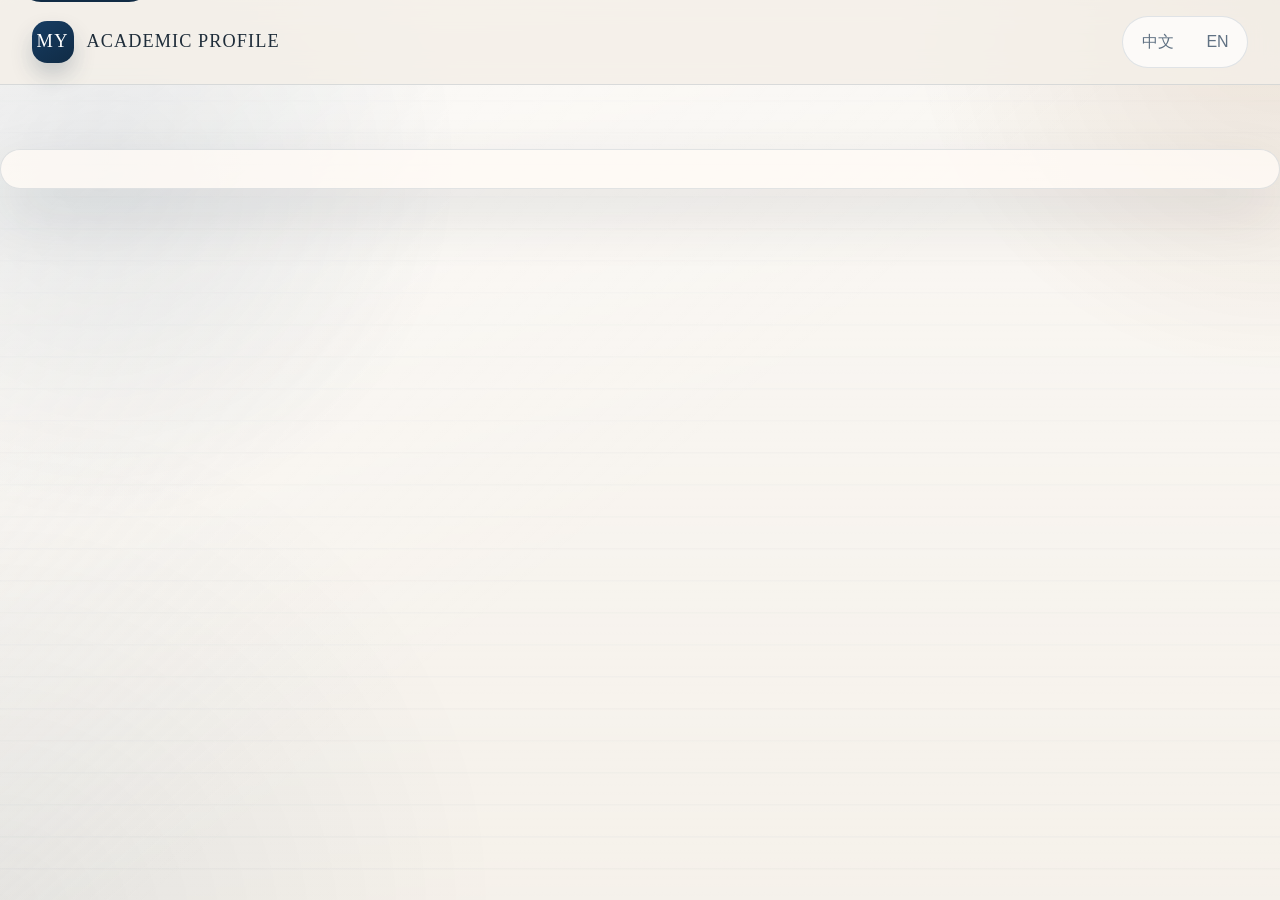
==== about.html @ cd3d911f "1" ====
<!DOCTYPE html>
<html lang="zh-CN">
	<head>
		<meta charset="utf-8" />
		<meta name="viewport" content="width=device-width, initial-scale=1" />
		<title>Mengtian Yoo | Academic Homepage</title>
		<meta
			name="description"
			content="A bilingual academic homepage for profile, research introduction, publications, projects, experience, and contact information."
		/>
		<link rel="stylesheet" href="assets/css/fontawesome-all.min.css" />
		<link rel="stylesheet" href="assets/css/academic.css" />
	</head>
	<body data-page="about">
		<a class="skip-link" href="#content-panel">Skip to content</a>
		<header class="topbar">
			<a class="brand" href="index.html" aria-label="Homepage">
				<span class="brand-mark" id="site-brand-mark">MY</span>
				<span class="brand-text" id="site-brand-text">Academic Profile</span>
			</a>
			<nav class="site-nav" aria-label="Primary navigation">
				<div class="nav-links" id="nav-links"></div>
			</nav>
			<div class="lang-switch" role="group" aria-label="Language switch">
				<button class="lang-button" data-lang="zh" type="button">中文</button>
				<button class="lang-button" data-lang="en" type="button">EN</button>
			</div>
		</header>

		<div class="page-shell">
			<aside class="profile-panel" id="profile-panel"></aside>
			<main class="content-panel" id="content-panel" tabindex="-1">
				<noscript>
					<div class="noscript-note">
						This homepage uses a small script to render bilingual content. Please
						enable JavaScript to view the full page.
					</div>
				</noscript>
			</main>
		</div>

		<footer class="site-footer" id="site-footer"></footer>

		<script src="assets/js/site-content.js"></script>
		<script src="assets/js/site.js"></script>
	</body>
</html>
---- assets/css/academic.css ----
:root {
	--bg: #f4efe7;
	--paper: rgba(255, 251, 245, 0.92);
	--paper-strong: rgba(255, 253, 249, 0.98);
	--surface: rgba(248, 242, 233, 0.9);
	--surface-strong: rgba(255, 255, 255, 0.82);
	--ink: #1f2d3a;
	--muted: #607183;
	--accent: #173d63;
	--accent-strong: #102b45;
	--accent-soft: rgba(23, 61, 99, 0.1);
	--warm: #9d6e42;
	--line: rgba(23, 61, 99, 0.12);
	--line-strong: rgba(23, 61, 99, 0.2);
	--shadow: 0 24px 60px rgba(31, 45, 58, 0.12);
	--shadow-soft: 0 16px 34px rgba(31, 45, 58, 0.08);
	--font-sans: "Avenir Next", "Segoe UI", "Helvetica Neue", sans-serif;
	--font-serif: "Iowan Old Style", "Palatino Linotype", "Book Antiqua", Georgia, serif;
}

* {
	box-sizing: border-box;
}

html {
	scroll-behavior: smooth;
}

body {
	margin: 0;
	min-height: 100vh;
	font-family: var(--font-sans);
	color: var(--ink);
	background: var(--bg);
	line-height: 1.7;
}

body::before,
body::after {
	content: "";
	position: fixed;
	inset: 0;
	pointer-events: none;
	z-index: -2;
}

body::before {
	background:
		radial-gradient(circle at top right, rgba(157, 110, 66, 0.16), transparent 24%),
		radial-gradient(circle at 8% 18%, rgba(23, 61, 99, 0.12), transparent 26%),
		linear-gradient(180deg, rgba(255, 255, 255, 0.58), rgba(255, 255, 255, 0.16)),
		repeating-linear-gradient(
			0deg,
			transparent,
			transparent 30px,
			rgba(23, 61, 99, 0.028) 31px,
			rgba(23, 61, 99, 0.028) 32px
		);
}

body::after {
	background:
		linear-gradient(140deg, rgba(255, 255, 255, 0.34), transparent 52%),
		radial-gradient(circle at bottom left, rgba(23, 61, 99, 0.08), transparent 32%);
	z-index: -1;
}

a {
	color: var(--accent);
	text-decoration: none;
}

a:hover {
	color: var(--accent-strong);
}

button,
input,
textarea {
	font: inherit;
}

img {
	display: block;
	max-width: 100%;
}

h1,
h2,
h3,
h4 {
	margin: 0;
	line-height: 1.2;
}

p {
	margin: 0 0 1rem;
}

ul {
	margin: 0;
	padding: 0;
}

.skip-link {
	position: absolute;
	left: 1rem;
	top: -3rem;
	z-index: 60;
	padding: 0.7rem 1rem;
	border-radius: 999px;
	background: var(--accent-strong);
	color: #fff;
	transition: top 0.2s ease;
}

.skip-link:focus {
	top: 1rem;
}

.topbar {
	position: sticky;
	top: 0;
	z-index: 40;
	display: flex;
	align-items: center;
	justify-content: space-between;
	gap: 1rem;
	padding: 1rem 2rem;
	backdrop-filter: blur(14px);
	background: rgba(244, 239, 231, 0.84);
	border-bottom: 1px solid var(--line);
}

.brand {
	display: inline-flex;
	align-items: center;
	gap: 0.8rem;
	border: 0;
}

.brand-mark {
	display: inline-grid;
	place-items: center;
	width: 2.6rem;
	height: 2.6rem;
	border-radius: 0.95rem;
	background: linear-gradient(145deg, var(--accent), var(--accent-strong));
	box-shadow: 0 12px 22px rgba(16, 43, 69, 0.2);
	color: #fff;
	font-family: var(--font-serif);
	font-size: 1.15rem;
	letter-spacing: 0.08em;
}

.brand-text {
	font-family: var(--font-serif);
	font-size: 1.14rem;
	letter-spacing: 0.06em;
	text-transform: uppercase;
	color: var(--ink);
}

.site-nav {
	flex: 1;
	display: flex;
	justify-content: center;
}

.nav-links {
	display: flex;
	flex-wrap: wrap;
	justify-content: center;
	gap: 0.45rem;
}

.nav-links a {
	display: inline-flex;
	align-items: center;
	padding: 0.58rem 0.95rem;
	border-radius: 999px;
	color: var(--muted);
	font-size: 0.95rem;
	font-weight: 650;
	transition:
		background-color 0.25s ease,
		color 0.25s ease,
		transform 0.25s ease,
		box-shadow 0.25s ease;
}

.nav-links a:hover,
.nav-links a.is-active {
	background: rgba(255, 255, 255, 0.78);
	color: var(--accent-strong);
	transform: translateY(-1px);
	box-shadow: 0 10px 18px rgba(23, 61, 99, 0.08);
}

.lang-switch {
	display: inline-flex;
	padding: 0.25rem;
	gap: 0.25rem;
	border-radius: 999px;
	background: rgba(255, 255, 255, 0.7);
	border: 1px solid var(--line);
}

.lang-button {
	border: 0;
	background: transparent;
	padding: 0.45rem 0.9rem;
	border-radius: 999px;
	color: var(--muted);
	cursor: pointer;
	transition: background-color 0.25s ease, color 0.25s ease;
}

.lang-button.is-active {
	background: var(--accent);
	color: #fff;
}

.page-shell {
	display: grid;
	grid-template-columns: minmax(290px, 340px) minmax(0, 1fr);
	gap: 2rem;
	max-width: 1440px;
	margin: 0 auto;
	padding: 2rem;
}

.profile-panel {
	position: sticky;
	top: 5.9rem;
	align-self: start;
}

.content-panel {
	display: grid;
	gap: 1.2rem;
}

.profile-card,
.hero-card,
.content-section,
.site-footer {
	border: 1px solid var(--line);
	box-shadow: var(--shadow);
}

.profile-card,
.hero-card,
.content-section {
	background: var(--paper);
	backdrop-filter: blur(10px);
	border-radius: 1.75rem;
}

.site-footer {
	max-width: 1440px;
	margin: 0 auto 2.4rem;
	padding: 1.2rem 1.4rem;
	background: rgba(255, 251, 245, 0.8);
	border-radius: 1.4rem;
	color: var(--muted);
}

.profile-card {
	padding: 2rem;
}

.profile-portrait {
	width: 8.6rem;
	height: 8.6rem;
	object-fit: cover;
	border-radius: 1.6rem;
	margin-bottom: 1.5rem;
	box-shadow: 0 18px 34px rgba(23, 61, 99, 0.16);
}

.profile-position,
.detail-label,
.hero-eyebrow,
.section-kicker,
.snapshot-label,
.contact-label,
.honor-year,
.page-card-meta {
	color: var(--accent);
	font-size: 0.79rem;
	font-weight: 700;
	letter-spacing: 0.14em;
	text-transform: uppercase;
}

.profile-name,
.hero-title,
.section-title,
.project-title,
.publication-title,
.contact-value,
.fact-title,
.timeline-title,
.focus-card-title,
.subsection-card-title,
.honor-title,
.page-card-title,
.metric-inline-value {
	font-family: var(--font-serif);
}

.profile-name {
	font-size: 2rem;
	margin-bottom: 0.35rem;
}

.profile-affiliation {
	font-weight: 600;
	color: var(--ink);
}

.profile-copy {
	margin: 1.3rem 0 1.4rem;
}

.profile-statement,
.profile-availability,
.detail-value,
.detail-value a,
.timeline-copy,
.publication-authors,
.publication-venue,
.publication-note,
.project-role,
.project-description,
.contact-description,
.focus-card-copy,
.page-card-copy,
.snapshot-description,
.section-description,
.rich-copy,
.footer-note {
	color: var(--muted);
}

.profile-details {
	display: grid;
	gap: 0.9rem;
}

.detail-row {
	display: flex;
	gap: 0.85rem;
	align-items: flex-start;
}

.detail-icon,
.button-icon {
	display: inline-grid;
	place-items: center;
	width: 2rem;
	height: 2rem;
	border-radius: 0.8rem;
	flex: 0 0 2rem;
	background: var(--accent-soft);
	color: var(--accent);
}

.profile-badges {
	margin-bottom: 1.35rem;
}

.quick-links,
.fact-actions,
.hero-actions {
	display: flex;
	flex-wrap: wrap;
	gap: 0.75rem;
}

.quick-links {
	margin-top: 1.5rem;
}

.button-link {
	display: inline-flex;
	align-items: center;
	gap: 0.7rem;
	padding: 0.8rem 1rem;
	border-radius: 999px;
	border: 1px solid var(--line);
	background: rgba(255, 255, 255, 0.78);
	box-shadow: var(--shadow-soft);
	color: var(--ink);
	font-weight: 650;
	transition:
		transform 0.25s ease,
		box-shadow 0.25s ease,
		background-color 0.25s ease,
		border-color 0.25s ease;
}

.button-link:hover {
	transform: translateY(-1px);
	box-shadow: 0 18px 30px rgba(23, 61, 99, 0.1);
}

.button-link.is-primary {
	background: linear-gradient(145deg, var(--accent), var(--accent-strong));
	color: #fff;
	border-color: transparent;
}

.button-link.is-primary .button-icon {
	background: rgba(255, 255, 255, 0.14);
	color: #fff;
}

.button-link.is-primary .button-arrow {
	color: rgba(255, 255, 255, 0.92);
}

.button-link.is-ghost {
	background: transparent;
	box-shadow: none;
}

.button-arrow {
	color: var(--muted);
	font-size: 0.82rem;
}

.hero-card {
	position: relative;
	overflow: hidden;
	padding: 2.3rem;
}

.hero-card::after {
	content: "";
	position: absolute;
	inset: auto -2.8rem -4rem auto;
	width: 20rem;
	height: 20rem;
	border-radius: 999px;
	background: radial-gradient(circle, rgba(157, 110, 66, 0.15), transparent 70%);
}

.hero-grid {
	position: relative;
	z-index: 1;
	display: grid;
	grid-template-columns: 1.28fr 0.92fr;
	gap: 1.6rem;
	align-items: start;
}

.hero-grid--inner {
	grid-template-columns: 1.15fr 0.85fr;
}

.hero-title {
	margin: 0.8rem 0 1rem;
	max-width: 13ch;
	font-size: clamp(2.1rem, 4vw, 3.3rem);
	line-height: 1.05;
}

.hero-title--inner {
	max-width: none;
	font-size: clamp(1.95rem, 3vw, 2.8rem);
}

.hero-summary {
	max-width: 60ch;
}

.hero-pills,
.interest-list,
.tag-list,
.link-list {
	display: flex;
	flex-wrap: wrap;
	gap: 0.65rem;
}

.hero-pills {
	margin-top: 1.15rem;
}

.pill,
.interest-chip,
.tag {
	display: inline-flex;
	align-items: center;
	padding: 0.42rem 0.82rem;
	border-radius: 999px;
	font-size: 0.9rem;
	font-weight: 600;
}

.pill {
	background: var(--accent-soft);
	color: var(--accent);
}

.interest-chip,
.tag {
	background: rgba(255, 255, 255, 0.78);
	border: 1px solid var(--line);
	color: var(--ink);
}

.hero-side,
.metric-grid {
	display: grid;
	gap: 0.9rem;
}

.snapshot-card,
.fact-card,
.page-card,
.publication-card,
.project-card,
.subsection-card,
.contact-card,
.honor-card,
.page-nav-card {
	border: 1px solid var(--line);
	border-radius: 1.45rem;
	background: linear-gradient(180deg, rgba(255, 255, 255, 0.9), rgba(247, 242, 233, 0.92));
}

.snapshot-card {
	padding: 1.1rem 1.15rem;
}

.snapshot-value {
	margin-top: 0.45rem;
	font-size: 1.22rem;
}

.content-section {
	padding: 2rem;
}

.section-header {
	display: flex;
	align-items: flex-end;
	justify-content: space-between;
	gap: 1rem;
	margin-bottom: 1.45rem;
}

.section-title {
	margin-top: 0.45rem;
	font-size: 1.92rem;
}

.about-grid {
	display: grid;
	grid-template-columns: 1.2fr 0.8fr;
	gap: 1.4rem;
}

.interest-block {
	margin-top: 1.4rem;
}

.subheading {
	margin-bottom: 0.75rem;
	font-size: 1rem;
	font-weight: 700;
	color: var(--ink);
}

.focus-grid,
.overview-grid,
.contact-grid,
.projects-grid,
.dual-grid,
.fact-grid,
.navigator-grid {
	display: grid;
	gap: 1rem;
}

.overview-grid {
	grid-template-columns: repeat(2, minmax(0, 1fr));
}

.focus-card {
	padding: 1.15rem 1.2rem;
	border-radius: 1.4rem;
	border: 1px solid var(--line);
	background: linear-gradient(180deg, rgba(255, 255, 255, 0.9), rgba(247, 242, 233, 0.86));
	box-shadow: var(--shadow-soft);
}

.projects-grid,
.contact-grid,
.dual-grid,
.fact-grid,
.navigator-grid {
	grid-template-columns: repeat(2, minmax(0, 1fr));
}

.page-card,
.publication-card,
.project-card,
.subsection-card,
.contact-card,
.honor-card,
.page-nav-card,
.fact-card {
	padding: 1.2rem;
}

.page-card-header,
.meta-row,
.timeline-date {
	display: flex;
	flex-wrap: wrap;
	gap: 0.55rem 0.75rem;
	align-items: center;
}

.page-card-title {
	margin: 0.7rem 0 0.45rem;
	font-size: 1.34rem;
}

.page-card,
.page-nav-card,
.publication-card,
.project-card,
.contact-card,
.honor-card,
.focus-card {
	transition:
		transform 0.25s ease,
		box-shadow 0.25s ease,
		border-color 0.25s ease;
}

.page-card:hover,
.page-nav-card:hover,
.publication-card:hover,
.project-card:hover,
.contact-card:hover,
.honor-card:hover,
.focus-card:hover {
	transform: translateY(-2px);
	box-shadow: 0 20px 34px rgba(23, 61, 99, 0.1);
	border-color: var(--line-strong);
}

.page-card-footer,
.section-footer-action {
	margin-top: 1rem;
}

.publication-toolbar {
	display: flex;
	flex-wrap: wrap;
	justify-content: space-between;
	gap: 1rem;
	margin-bottom: 1rem;
}

.metric-inline-group {
	display: flex;
	flex-wrap: wrap;
	gap: 0.65rem;
}

.metric-inline {
	display: inline-flex;
	align-items: center;
	gap: 0.55rem;
	padding: 0.55rem 0.85rem;
	border-radius: 999px;
	background: rgba(255, 255, 255, 0.76);
	border: 1px solid var(--line);
}

.metric-inline-label {
	color: var(--muted);
	font-size: 0.88rem;
}

.metric-inline-value {
	font-size: 1.06rem;
	color: var(--ink);
}

.publication-controls {
	display: flex;
	flex-wrap: wrap;
	gap: 0.65rem;
}

.filter-button {
	border: 1px solid var(--line);
	border-radius: 999px;
	padding: 0.58rem 0.95rem;
	background: transparent;
	color: var(--muted);
	cursor: pointer;
	transition:
		background-color 0.25s ease,
		border-color 0.25s ease,
		color 0.25s ease,
		transform 0.25s ease;
}

.filter-button:hover,
.filter-button.is-active {
	background: var(--ink);
	border-color: var(--ink);
	color: #fff;
	transform: translateY(-1px);
}

.publication-list {
	display: grid;
	gap: 1rem;
}

.publication-top {
	display: flex;
	align-items: flex-start;
	justify-content: space-between;
	gap: 0.9rem;
	margin-bottom: 0.75rem;
}

.publication-title,
.project-title,
.contact-value,
.fact-title,
.timeline-title,
.focus-card-title,
.subsection-card-title,
.honor-title {
	font-size: 1.28rem;
}

.link-list {
	margin-top: 0.95rem;
}

.text-link {
	display: inline-flex;
	align-items: center;
	gap: 0.55rem;
	padding: 0.48rem 0.78rem;
	border-radius: 999px;
	background: rgba(255, 255, 255, 0.82);
	border: 1px solid var(--line);
	font-weight: 650;
	color: var(--ink);
	transition: transform 0.2s ease, box-shadow 0.2s ease;
}

.text-link:hover {
	transform: translateY(-1px);
	box-shadow: 0 12px 24px rgba(23, 61, 99, 0.08);
}

.timeline {
	position: relative;
	display: grid;
	gap: 1rem;
}

.timeline::before {
	content: "";
	position: absolute;
	left: 0.72rem;
	top: 0.25rem;
	bottom: 0.25rem;
	width: 1px;
	background: linear-gradient(var(--accent-soft), rgba(23, 61, 99, 0.02));
}

.timeline-item {
	position: relative;
	padding-left: 2.55rem;
}

.timeline-item::before {
	content: "";
	position: absolute;
	left: 0.34rem;
	top: 0.26rem;
	width: 0.82rem;
	height: 0.82rem;
	border-radius: 50%;
	background: var(--accent);
	box-shadow: 0 0 0 5px rgba(23, 61, 99, 0.08);
}

.timeline-card {
	padding: 1rem 1.15rem;
	border-radius: 1.35rem;
	border: 1px solid var(--line);
	background: var(--surface);
}

.timeline-points,
.project-points {
	margin: 0.8rem 0 0;
	padding-left: 1rem;
}

.timeline-points li,
.project-points li {
	margin-bottom: 0.45rem;
}

.badge {
	display: inline-flex;
	align-items: center;
	padding: 0.35rem 0.68rem;
	border-radius: 999px;
	background: var(--accent-soft);
	color: var(--accent);
	font-size: 0.78rem;
	font-weight: 700;
	letter-spacing: 0.03em;
}

.project-card {
	display: flex;
	flex-direction: column;
	gap: 0.75rem;
}

.fact-grid {
	align-content: start;
}

.fact-card {
	background: rgba(255, 255, 255, 0.76);
}

.fact-title {
	margin-bottom: 0.85rem;
}

.fact-row + .fact-row {
	margin-top: 0.8rem;
	padding-top: 0.8rem;
	border-top: 1px solid var(--line);
}

.fact-actions .button-link {
	width: 100%;
	justify-content: space-between;
}

.contact-card {
	display: block;
	background: rgba(255, 255, 255, 0.84);
}

.contact-value {
	margin: 0.35rem 0 0.25rem;
	word-break: break-word;
}

.collaboration-note {
	margin-top: 1rem;
	padding: 1.45rem;
	border-radius: 1.55rem;
	background: linear-gradient(145deg, var(--accent), #29527f);
	color: rgba(255, 250, 244, 0.95);
}

.collaboration-note h3 {
	margin-bottom: 0.55rem;
	font-size: 1.45rem;
}

.collaboration-note p {
	margin-bottom: 0.9rem;
	color: rgba(255, 250, 244, 0.82);
}

.collaboration-note .pill {
	background: rgba(255, 255, 255, 0.14);
	color: #fff;
}

.collaboration-note--soft {
	margin-top: 0;
	background: linear-gradient(145deg, rgba(23, 61, 99, 0.08), rgba(255, 255, 255, 0.82));
	color: var(--ink);
	border: 1px solid var(--line);
}

.collaboration-note--soft p,
.collaboration-note--soft .pill {
	color: var(--accent);
}

.honor-grid {
	display: grid;
	grid-template-columns: repeat(3, minmax(0, 1fr));
	gap: 1rem;
	margin-top: 1rem;
}

.honors-section {
	margin-top: 1rem;
}

.page-nav-card {
	display: block;
}

.page-nav-card .text-link {
	margin-top: 0.8rem;
}

.noscript-note {
	padding: 1rem 1.1rem;
	border-radius: 1.1rem;
	background: rgba(157, 110, 66, 0.12);
	border: 1px solid rgba(157, 110, 66, 0.24);
	color: var(--accent-strong);
}

.footer-path {
	display: inline-flex;
	align-items: center;
	padding: 0.16rem 0.5rem;
	border-radius: 999px;
	background: rgba(23, 61, 99, 0.07);
	color: var(--accent);
	font-weight: 700;
}

.reveal {
	opacity: 0;
	transform: translateY(16px);
	transition: opacity 0.7s ease, transform 0.7s ease;
}

.reveal.is-visible {
	opacity: 1;
	transform: translateY(0);
}

@media (max-width: 1180px) {
	.page-shell {
		grid-template-columns: 1fr;
	}

	.profile-panel {
		position: relative;
		top: auto;
	}

	.hero-grid,
	.hero-grid--inner,
	.about-grid,
	.projects-grid,
	.contact-grid,
	.dual-grid,
	.fact-grid,
	.navigator-grid {
		grid-template-columns: 1fr;
	}

	.honor-grid {
		grid-template-columns: 1fr;
	}
}

@media (max-width: 780px) {
	.topbar {
		padding: 0.95rem 1rem;
		flex-wrap: wrap;
	}

	.site-nav {
		order: 3;
		width: 100%;
		justify-content: flex-start;
	}

	.nav-links {
		flex-wrap: nowrap;
		justify-content: flex-start;
		overflow-x: auto;
		padding-bottom: 0.2rem;
	}

	.page-shell {
		padding: 1rem;
		gap: 1rem;
	}

	.profile-card,
	.hero-card,
	.content-section,
	.site-footer {
		padding: 1.35rem;
		border-radius: 1.35rem;
	}

	.brand-text {
		display: none;
	}

	.overview-grid {
		grid-template-columns: 1fr;
	}

	.publication-top,
	.section-header,
	.publication-toolbar {
		flex-direction: column;
		align-items: flex-start;
	}

	.hero-title {
		max-width: none;
	}

	.quick-links,
	.fact-actions,
	.hero-actions {
		flex-direction: column;
	}

	.quick-links .button-link,
	.fact-actions .button-link,
	.hero-actions .button-link {
		width: 100%;
		justify-content: space-between;
	}
}

@media (prefers-reduced-motion: reduce) {
	html {
		scroll-behavior: auto;
	}

	.reveal,
	.button-link,
	.text-link,
	.filter-button,
	.nav-links a,
	.lang-button {
		transition: none;
	}
}
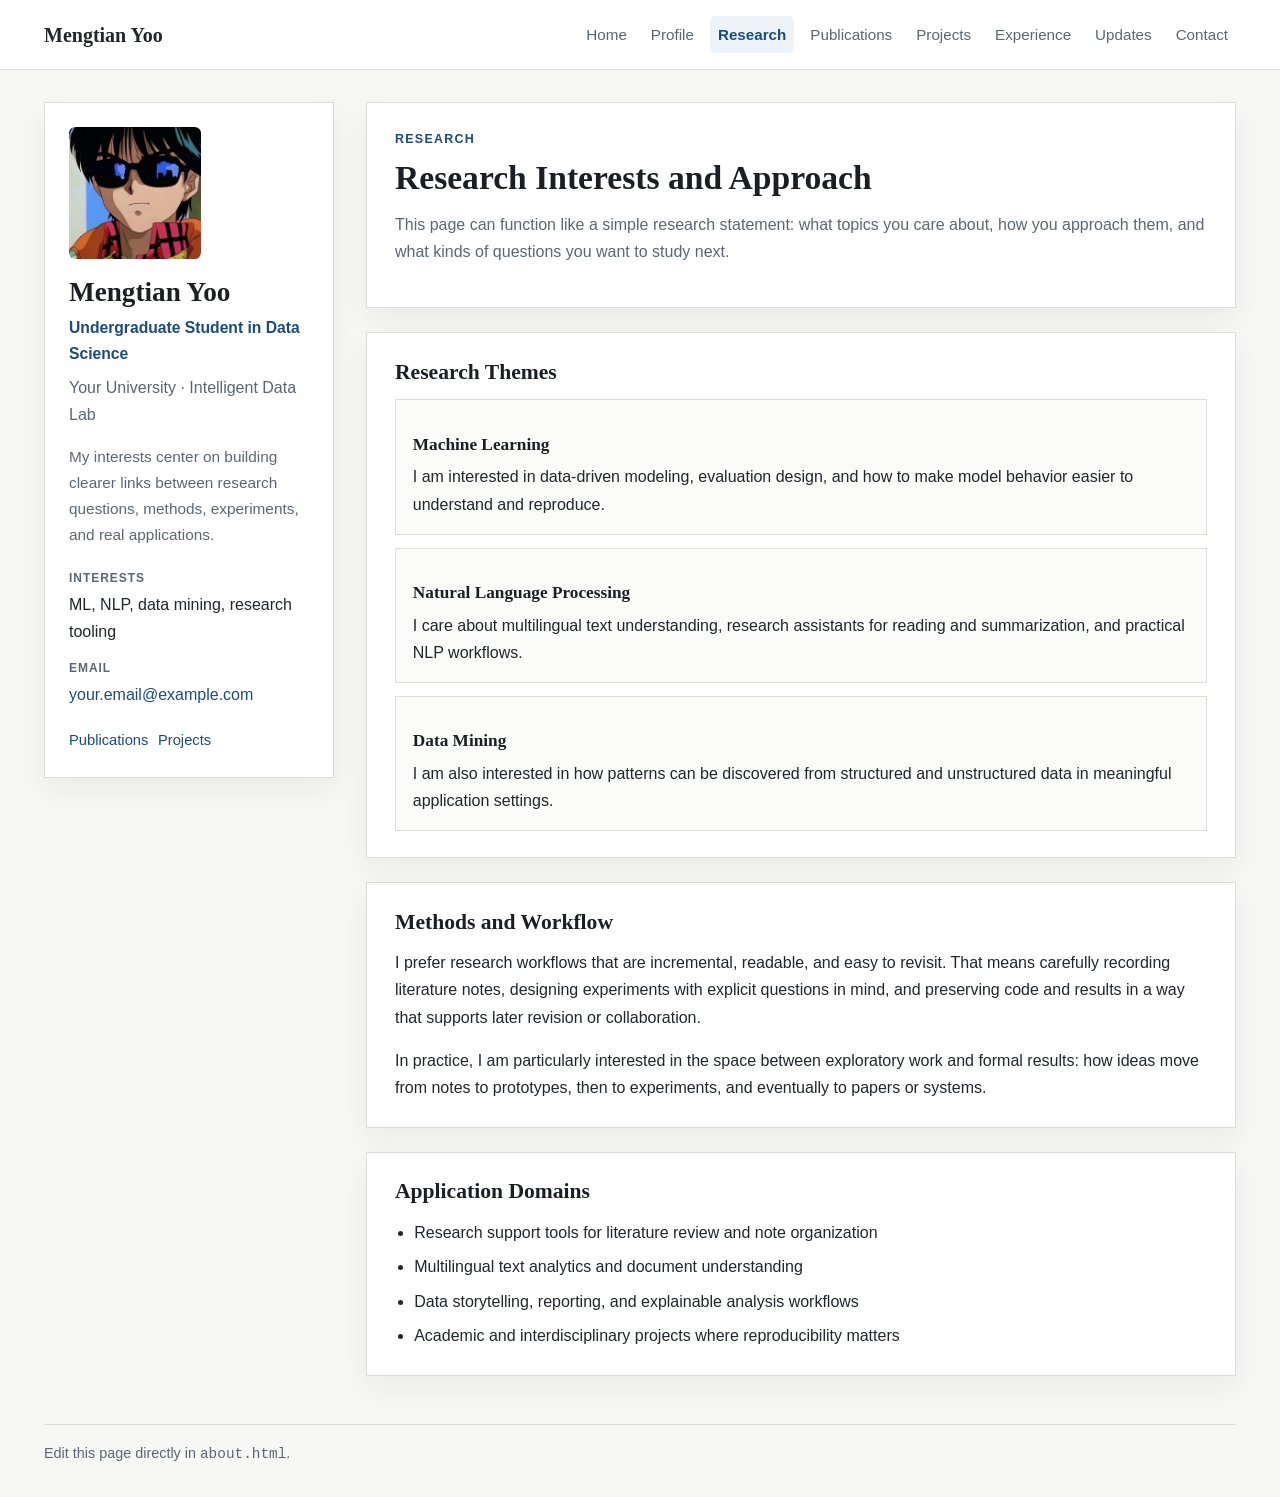
==== commit 1259044f: "3" ====
--- a/about.html
+++ b/about.html
@@ -3,45 +3,128 @@
 	<head>
 		<meta charset="utf-8" />
 		<meta name="viewport" content="width=device-width, initial-scale=1" />
-		<title>Mengtian Yoo | Academic Homepage</title>
+		<title>Mengtian Yoo | Research</title>
 		<meta
 			name="description"
-			content="A bilingual academic homepage for profile, research introduction, publications, projects, experience, and contact information."
+			content="Research page for interests, methods, and problem domains."
 		/>
 		<link rel="stylesheet" href="assets/css/fontawesome-all.min.css" />
 		<link rel="stylesheet" href="assets/css/academic.css" />
 	</head>
-	<body data-page="about">
-		<a class="skip-link" href="#content-panel">Skip to content</a>
-		<header class="topbar">
-			<a class="brand" href="index.html" aria-label="Homepage">
-				<span class="brand-mark" id="site-brand-mark">MY</span>
-				<span class="brand-text" id="site-brand-text">Academic Profile</span>
-			</a>
-			<nav class="site-nav" aria-label="Primary navigation">
-				<div class="nav-links" id="nav-links"></div>
-			</nav>
-			<div class="lang-switch" role="group" aria-label="Language switch">
-				<button class="lang-button" data-lang="zh" type="button">中文</button>
-				<button class="lang-button" data-lang="en" type="button">EN</button>
+	<body>
+		<header class="masthead">
+			<div class="masthead-inner">
+				<a class="site-title" href="index.html">Mengtian Yoo</a>
+				<nav class="site-nav" aria-label="Primary navigation">
+					<a href="index.html">Home</a>
+					<a href="profile.html">Profile</a>
+					<a class="is-active" href="about.html">Research</a>
+					<a href="publications.html">Publications</a>
+					<a href="projects.html">Projects</a>
+					<a href="experience.html">Experience</a>
+					<a href="updates.html">Updates</a>
+					<a href="contact.html">Contact</a>
+				</nav>
 			</div>
 		</header>
 
-		<div class="page-shell">
-			<aside class="profile-panel" id="profile-panel"></aside>
-			<main class="content-panel" id="content-panel" tabindex="-1">
-				<noscript>
-					<div class="noscript-note">
-						This homepage uses a small script to render bilingual content. Please
-						enable JavaScript to view the full page.
+		<div class="site-shell">
+			<aside class="sidebar">
+				<img class="avatar" src="images/avatar.jpg" alt="Portrait of Mengtian Yoo" />
+				<h1 class="sidebar-name">Mengtian Yoo</h1>
+				<p class="sidebar-role">Undergraduate Student in Data Science</p>
+				<p class="sidebar-affiliation">Your University · Intelligent Data Lab</p>
+				<p class="sidebar-bio">
+					My interests center on building clearer links between research
+					questions, methods, experiments, and real applications.
+				</p>
+
+				<dl class="sidebar-list">
+					<div>
+						<dt>Interests</dt>
+						<dd>ML, NLP, data mining, research tooling</dd>
 					</div>
-				</noscript>
+					<div>
+						<dt>Email</dt>
+						<dd><a href="mailto:your.email@example.com">your.email@example.com</a></dd>
+					</div>
+				</dl>
+
+				<div class="sidebar-links">
+					<a href="publications.html">Publications</a>
+					<a href="projects.html">Projects</a>
+				</div>
+			</aside>
+
+			<main class="content">
+				<article class="page-header">
+					<p class="page-kicker">Research</p>
+					<h2 class="page-title">Research Interests and Approach</h2>
+					<p class="page-lead">
+						This page can function like a simple research statement: what topics
+						you care about, how you approach them, and what kinds of questions you
+						want to study next.
+					</p>
+				</article>
+
+				<section class="section-block">
+					<h3>Research Themes</h3>
+					<div class="highlight-list">
+						<div class="soft-box">
+							<h4>Machine Learning</h4>
+							<p>
+								I am interested in data-driven modeling, evaluation design, and
+								how to make model behavior easier to understand and reproduce.
+							</p>
+						</div>
+						<div class="soft-box">
+							<h4>Natural Language Processing</h4>
+							<p>
+								I care about multilingual text understanding, research
+								assistants for reading and summarization, and practical NLP
+								workflows.
+							</p>
+						</div>
+						<div class="soft-box">
+							<h4>Data Mining</h4>
+							<p>
+								I am also interested in how patterns can be discovered from
+								structured and unstructured data in meaningful application
+								settings.
+							</p>
+						</div>
+					</div>
+				</section>
+
+				<section class="section-block">
+					<h3>Methods and Workflow</h3>
+					<p>
+						I prefer research workflows that are incremental, readable, and easy
+						to revisit. That means carefully recording literature notes, designing
+						experiments with explicit questions in mind, and preserving code and
+						results in a way that supports later revision or collaboration.
+					</p>
+					<p>
+						In practice, I am particularly interested in the space between
+						exploratory work and formal results: how ideas move from notes to
+						prototypes, then to experiments, and eventually to papers or systems.
+					</p>
+				</section>
+
+				<section class="section-block">
+					<h3>Application Domains</h3>
+					<ul>
+						<li>Research support tools for literature review and note organization</li>
+						<li>Multilingual text analytics and document understanding</li>
+						<li>Data storytelling, reporting, and explainable analysis workflows</li>
+						<li>Academic and interdisciplinary projects where reproducibility matters</li>
+					</ul>
+				</section>
 			</main>
 		</div>
 
-		<footer class="site-footer" id="site-footer"></footer>
-
-		<script src="assets/js/site-content.js"></script>
-		<script src="assets/js/site.js"></script>
+		<footer class="footer">
+			<div class="footer-inner">Edit this page directly in <code>about.html</code>.</div>
+		</footer>
 	</body>
 </html>
--- a/assets/css/academic.css
+++ b/assets/css/academic.css
@@ -1,21 +1,16 @@
 :root {
-	--bg: #f4efe7;
-	--paper: rgba(255, 251, 245, 0.92);
-	--paper-strong: rgba(255, 253, 249, 0.98);
-	--surface: rgba(248, 242, 233, 0.9);
-	--surface-strong: rgba(255, 255, 255, 0.82);
-	--ink: #1f2d3a;
-	--muted: #607183;
-	--accent: #173d63;
-	--accent-strong: #102b45;
-	--accent-soft: rgba(23, 61, 99, 0.1);
-	--warm: #9d6e42;
-	--line: rgba(23, 61, 99, 0.12);
-	--line-strong: rgba(23, 61, 99, 0.2);
-	--shadow: 0 24px 60px rgba(31, 45, 58, 0.12);
-	--shadow-soft: 0 16px 34px rgba(31, 45, 58, 0.08);
-	--font-sans: "Avenir Next", "Segoe UI", "Helvetica Neue", sans-serif;
-	--font-serif: "Iowan Old Style", "Palatino Linotype", "Book Antiqua", Georgia, serif;
+	--bg: #f7f7f5;
+	--surface: #ffffff;
+	--surface-soft: #fbfbfa;
+	--line: #ddddda;
+	--line-strong: #c7c7c2;
+	--text: #22262b;
+	--muted: #5d6670;
+	--accent: #1d4b7a;
+	--accent-soft: #edf3f8;
+	--serif: Georgia, "Times New Roman", Times, serif;
+	--sans: -apple-system, BlinkMacSystemFont, "Segoe UI", Helvetica, Arial, sans-serif;
+	--shadow: 0 12px 28px rgba(34, 38, 43, 0.06);
 }
 
 * {
@@ -28,56 +23,19 @@
 
 body {
 	margin: 0;
-	min-height: 100vh;
-	font-family: var(--font-sans);
-	color: var(--ink);
 	background: var(--bg);
+	color: var(--text);
+	font-family: var(--sans);
 	line-height: 1.7;
 }
 
-body::before,
-body::after {
-	content: "";
-	position: fixed;
-	inset: 0;
-	pointer-events: none;
-	z-index: -2;
-}
-
-body::before {
-	background:
-		radial-gradient(circle at top right, rgba(157, 110, 66, 0.16), transparent 24%),
-		radial-gradient(circle at 8% 18%, rgba(23, 61, 99, 0.12), transparent 26%),
-		linear-gradient(180deg, rgba(255, 255, 255, 0.58), rgba(255, 255, 255, 0.16)),
-		repeating-linear-gradient(
-			0deg,
-			transparent,
-			transparent 30px,
-			rgba(23, 61, 99, 0.028) 31px,
-			rgba(23, 61, 99, 0.028) 32px
-		);
-}
-
-body::after {
-	background:
-		linear-gradient(140deg, rgba(255, 255, 255, 0.34), transparent 52%),
-		radial-gradient(circle at bottom left, rgba(23, 61, 99, 0.08), transparent 32%);
-	z-index: -1;
-}
-
 a {
 	color: var(--accent);
 	text-decoration: none;
 }
 
 a:hover {
-	color: var(--accent-strong);
-}
-
-button,
-input,
-textarea {
-	font: inherit;
+	text-decoration: underline;
 }
 
 img {
@@ -90,972 +48,333 @@
 h3,
 h4 {
 	margin: 0;
-	line-height: 1.2;
+	font-family: var(--serif);
+	font-weight: 700;
+	line-height: 1.25;
+	color: #1b1f23;
 }
 
 p {
 	margin: 0 0 1rem;
 }
 
-ul {
+ul,
+ol {
 	margin: 0;
-	padding: 0;
-}
-
-.skip-link {
-	position: absolute;
-	left: 1rem;
-	top: -3rem;
-	z-index: 60;
-	padding: 0.7rem 1rem;
-	border-radius: 999px;
-	background: var(--accent-strong);
-	color: #fff;
-	transition: top 0.2s ease;
-}
-
-.skip-link:focus {
-	top: 1rem;
-}
-
-.topbar {
-	position: sticky;
-	top: 0;
-	z-index: 40;
+	padding-left: 1.2rem;
+}
+
+li + li {
+	margin-top: 0.45rem;
+}
+
+.masthead {
+	border-bottom: 1px solid var(--line);
+	background: rgba(255, 255, 255, 0.94);
+	backdrop-filter: blur(8px);
+}
+
+.masthead-inner {
+	max-width: 1240px;
+	margin: 0 auto;
+	padding: 1rem 1.5rem;
 	display: flex;
 	align-items: center;
 	justify-content: space-between;
 	gap: 1rem;
-	padding: 1rem 2rem;
-	backdrop-filter: blur(14px);
-	background: rgba(244, 239, 231, 0.84);
-	border-bottom: 1px solid var(--line);
-}
-
-.brand {
+}
+
+.site-title {
+	font-family: var(--serif);
+	font-size: 1.25rem;
+	font-weight: 700;
+	color: var(--text);
+}
+
+.site-nav {
+	display: flex;
+	flex-wrap: wrap;
+	gap: 0.25rem 0.5rem;
+}
+
+.site-nav a {
+	padding: 0.35rem 0.5rem;
+	border-radius: 0.35rem;
+	color: var(--muted);
+	font-size: 0.95rem;
+}
+
+.site-nav a.is-active {
+	background: var(--accent-soft);
+	color: var(--accent);
+	font-weight: 600;
+}
+
+.site-shell {
+	max-width: 1240px;
+	margin: 0 auto;
+	padding: 2rem 1.5rem 3rem;
+	display: grid;
+	grid-template-columns: 290px minmax(0, 1fr);
+	gap: 2rem;
+}
+
+.sidebar {
+	align-self: start;
+	position: sticky;
+	top: 1.5rem;
+	background: var(--surface);
+	border: 1px solid var(--line);
+	padding: 1.5rem;
+	box-shadow: var(--shadow);
+}
+
+.avatar {
+	width: 132px;
+	height: 132px;
+	border-radius: 0.4rem;
+	object-fit: cover;
+	margin-bottom: 1rem;
+}
+
+.sidebar-name {
+	font-size: 1.7rem;
+	margin-bottom: 0.35rem;
+}
+
+.sidebar-role {
+	margin-bottom: 0.35rem;
+	font-size: 0.98rem;
+	font-weight: 600;
+	color: var(--accent);
+}
+
+.sidebar-affiliation {
+	margin-bottom: 1rem;
+	color: var(--muted);
+}
+
+.sidebar-bio {
+	margin-bottom: 1.25rem;
+	font-size: 0.96rem;
+	color: var(--muted);
+}
+
+.sidebar-list {
+	margin: 0 0 1.25rem;
+	display: grid;
+	gap: 0.8rem;
+}
+
+.sidebar-list div {
+	display: grid;
+	gap: 0.15rem;
+}
+
+.sidebar-list dt {
+	font-size: 0.75rem;
+	font-weight: 700;
+	letter-spacing: 0.08em;
+	text-transform: uppercase;
+	color: var(--muted);
+}
+
+.sidebar-list dd {
+	margin: 0;
+}
+
+.sidebar-links {
+	display: flex;
+	flex-wrap: wrap;
+	gap: 0.4rem 0.6rem;
+}
+
+.sidebar-links a {
+	font-size: 0.92rem;
+}
+
+.content {
+	display: grid;
+	gap: 1.5rem;
+}
+
+.page-header,
+.section-block {
+	background: var(--surface);
+	border: 1px solid var(--line);
+	padding: 1.6rem 1.75rem;
+	box-shadow: var(--shadow);
+}
+
+.page-kicker {
+	margin-bottom: 0.45rem;
+	font-size: 0.78rem;
+	font-weight: 700;
+	letter-spacing: 0.1em;
+	text-transform: uppercase;
+	color: var(--accent);
+}
+
+.page-title {
+	font-size: 2.1rem;
+	margin-bottom: 0.75rem;
+}
+
+.page-lead {
+	max-width: 58rem;
+	color: var(--muted);
+	font-size: 1rem;
+}
+
+.section-block h3 {
+	margin-bottom: 0.85rem;
+	font-size: 1.35rem;
+}
+
+.section-block h4 {
+	margin: 1.1rem 0 0.5rem;
+	font-size: 1.08rem;
+}
+
+.section-block > :last-child {
+	margin-bottom: 0;
+}
+
+.two-column {
+	display: grid;
+	grid-template-columns: repeat(2, minmax(0, 1fr));
+	gap: 1.25rem;
+}
+
+.soft-box {
+	background: var(--surface-soft);
+	border: 1px solid var(--line);
+	padding: 1rem 1.05rem;
+}
+
+.news-list,
+.publication-list,
+.entry-list {
+	list-style: none;
+	padding: 0;
+}
+
+.news-list li,
+.publication-list li,
+.entry-list li {
+	padding: 0.95rem 0;
+	border-top: 1px solid var(--line);
+}
+
+.news-list li:first-child,
+.publication-list li:first-child,
+.entry-list li:first-child {
+	padding-top: 0;
+	border-top: 0;
+}
+
+.item-date,
+.item-meta {
+	display: block;
+	margin-bottom: 0.2rem;
+	font-size: 0.85rem;
+	color: var(--muted);
+}
+
+.item-title {
+	font-family: var(--serif);
+	font-size: 1.08rem;
+	font-weight: 700;
+	color: var(--text);
+}
+
+.tag-list {
+	display: flex;
+	flex-wrap: wrap;
+	gap: 0.45rem;
+	margin-top: 0.8rem;
+}
+
+.tag {
 	display: inline-flex;
-	align-items: center;
-	gap: 0.8rem;
-	border: 0;
-}
-
-.brand-mark {
-	display: inline-grid;
-	place-items: center;
-	width: 2.6rem;
-	height: 2.6rem;
-	border-radius: 0.95rem;
-	background: linear-gradient(145deg, var(--accent), var(--accent-strong));
-	box-shadow: 0 12px 22px rgba(16, 43, 69, 0.2);
-	color: #fff;
-	font-family: var(--font-serif);
-	font-size: 1.15rem;
-	letter-spacing: 0.08em;
-}
-
-.brand-text {
-	font-family: var(--font-serif);
-	font-size: 1.14rem;
-	letter-spacing: 0.06em;
-	text-transform: uppercase;
-	color: var(--ink);
-}
-
-.site-nav {
-	flex: 1;
-	display: flex;
-	justify-content: center;
-}
-
-.nav-links {
-	display: flex;
-	flex-wrap: wrap;
-	justify-content: center;
-	gap: 0.45rem;
-}
-
-.nav-links a {
-	display: inline-flex;
-	align-items: center;
-	padding: 0.58rem 0.95rem;
-	border-radius: 999px;
-	color: var(--muted);
-	font-size: 0.95rem;
-	font-weight: 650;
-	transition:
-		background-color 0.25s ease,
-		color 0.25s ease,
-		transform 0.25s ease,
-		box-shadow 0.25s ease;
-}
-
-.nav-links a:hover,
-.nav-links a.is-active {
-	background: rgba(255, 255, 255, 0.78);
-	color: var(--accent-strong);
-	transform: translateY(-1px);
-	box-shadow: 0 10px 18px rgba(23, 61, 99, 0.08);
-}
-
-.lang-switch {
-	display: inline-flex;
-	padding: 0.25rem;
-	gap: 0.25rem;
-	border-radius: 999px;
-	background: rgba(255, 255, 255, 0.7);
-	border: 1px solid var(--line);
-}
-
-.lang-button {
-	border: 0;
-	background: transparent;
-	padding: 0.45rem 0.9rem;
-	border-radius: 999px;
-	color: var(--muted);
-	cursor: pointer;
-	transition: background-color 0.25s ease, color 0.25s ease;
-}
-
-.lang-button.is-active {
-	background: var(--accent);
-	color: #fff;
-}
-
-.page-shell {
-	display: grid;
-	grid-template-columns: minmax(290px, 340px) minmax(0, 1fr);
-	gap: 2rem;
-	max-width: 1440px;
-	margin: 0 auto;
-	padding: 2rem;
-}
-
-.profile-panel {
-	position: sticky;
-	top: 5.9rem;
-	align-self: start;
-}
-
-.content-panel {
-	display: grid;
-	gap: 1.2rem;
-}
-
-.profile-card,
-.hero-card,
-.content-section,
-.site-footer {
-	border: 1px solid var(--line);
-	box-shadow: var(--shadow);
-}
-
-.profile-card,
-.hero-card,
-.content-section {
-	background: var(--paper);
-	backdrop-filter: blur(10px);
-	border-radius: 1.75rem;
-}
-
-.site-footer {
-	max-width: 1440px;
-	margin: 0 auto 2.4rem;
-	padding: 1.2rem 1.4rem;
-	background: rgba(255, 251, 245, 0.8);
-	border-radius: 1.4rem;
-	color: var(--muted);
-}
-
-.profile-card {
-	padding: 2rem;
-}
-
-.profile-portrait {
-	width: 8.6rem;
-	height: 8.6rem;
-	object-fit: cover;
-	border-radius: 1.6rem;
-	margin-bottom: 1.5rem;
-	box-shadow: 0 18px 34px rgba(23, 61, 99, 0.16);
-}
-
-.profile-position,
-.detail-label,
-.hero-eyebrow,
-.section-kicker,
-.snapshot-label,
-.contact-label,
-.honor-year,
-.page-card-meta {
-	color: var(--accent);
-	font-size: 0.79rem;
-	font-weight: 700;
-	letter-spacing: 0.14em;
-	text-transform: uppercase;
-}
-
-.profile-name,
-.hero-title,
-.section-title,
-.project-title,
-.publication-title,
-.contact-value,
-.fact-title,
-.timeline-title,
-.focus-card-title,
-.subsection-card-title,
-.honor-title,
-.page-card-title,
-.metric-inline-value {
-	font-family: var(--font-serif);
-}
-
-.profile-name {
-	font-size: 2rem;
-	margin-bottom: 0.35rem;
-}
-
-.profile-affiliation {
+	padding: 0.2rem 0.5rem;
+	background: var(--accent-soft);
+	color: var(--accent);
+	font-size: 0.8rem;
 	font-weight: 600;
-	color: var(--ink);
-}
-
-.profile-copy {
-	margin: 1.3rem 0 1.4rem;
-}
-
-.profile-statement,
-.profile-availability,
-.detail-value,
-.detail-value a,
-.timeline-copy,
-.publication-authors,
-.publication-venue,
-.publication-note,
-.project-role,
-.project-description,
-.contact-description,
-.focus-card-copy,
-.page-card-copy,
-.snapshot-description,
-.section-description,
-.rich-copy,
-.footer-note {
-	color: var(--muted);
-}
-
-.profile-details {
-	display: grid;
-	gap: 0.9rem;
-}
-
-.detail-row {
-	display: flex;
-	gap: 0.85rem;
-	align-items: flex-start;
-}
-
-.detail-icon,
-.button-icon {
-	display: inline-grid;
-	place-items: center;
-	width: 2rem;
-	height: 2rem;
-	border-radius: 0.8rem;
-	flex: 0 0 2rem;
-	background: var(--accent-soft);
-	color: var(--accent);
-}
-
-.profile-badges {
-	margin-bottom: 1.35rem;
-}
-
-.quick-links,
-.fact-actions,
-.hero-actions {
+}
+
+.inline-links {
 	display: flex;
 	flex-wrap: wrap;
 	gap: 0.75rem;
-}
-
-.quick-links {
-	margin-top: 1.5rem;
-}
-
-.button-link {
-	display: inline-flex;
-	align-items: center;
-	gap: 0.7rem;
-	padding: 0.8rem 1rem;
-	border-radius: 999px;
-	border: 1px solid var(--line);
-	background: rgba(255, 255, 255, 0.78);
-	box-shadow: var(--shadow-soft);
-	color: var(--ink);
-	font-weight: 650;
-	transition:
-		transform 0.25s ease,
-		box-shadow 0.25s ease,
-		background-color 0.25s ease,
-		border-color 0.25s ease;
-}
-
-.button-link:hover {
-	transform: translateY(-1px);
-	box-shadow: 0 18px 30px rgba(23, 61, 99, 0.1);
-}
-
-.button-link.is-primary {
-	background: linear-gradient(145deg, var(--accent), var(--accent-strong));
-	color: #fff;
-	border-color: transparent;
-}
-
-.button-link.is-primary .button-icon {
-	background: rgba(255, 255, 255, 0.14);
-	color: #fff;
-}
-
-.button-link.is-primary .button-arrow {
-	color: rgba(255, 255, 255, 0.92);
-}
-
-.button-link.is-ghost {
-	background: transparent;
-	box-shadow: none;
-}
-
-.button-arrow {
-	color: var(--muted);
-	font-size: 0.82rem;
-}
-
-.hero-card {
-	position: relative;
-	overflow: hidden;
-	padding: 2.3rem;
-}
-
-.hero-card::after {
-	content: "";
-	position: absolute;
-	inset: auto -2.8rem -4rem auto;
-	width: 20rem;
-	height: 20rem;
-	border-radius: 999px;
-	background: radial-gradient(circle, rgba(157, 110, 66, 0.15), transparent 70%);
-}
-
-.hero-grid {
-	position: relative;
-	z-index: 1;
-	display: grid;
-	grid-template-columns: 1.28fr 0.92fr;
-	gap: 1.6rem;
-	align-items: start;
-}
-
-.hero-grid--inner {
-	grid-template-columns: 1.15fr 0.85fr;
-}
-
-.hero-title {
-	margin: 0.8rem 0 1rem;
-	max-width: 13ch;
-	font-size: clamp(2.1rem, 4vw, 3.3rem);
-	line-height: 1.05;
-}
-
-.hero-title--inner {
-	max-width: none;
-	font-size: clamp(1.95rem, 3vw, 2.8rem);
-}
-
-.hero-summary {
-	max-width: 60ch;
-}
-
-.hero-pills,
-.interest-list,
-.tag-list,
-.link-list {
-	display: flex;
-	flex-wrap: wrap;
-	gap: 0.65rem;
-}
-
-.hero-pills {
-	margin-top: 1.15rem;
-}
-
-.pill,
-.interest-chip,
-.tag {
-	display: inline-flex;
-	align-items: center;
-	padding: 0.42rem 0.82rem;
-	border-radius: 999px;
+	margin-top: 0.8rem;
+}
+
+.inline-links a {
+	font-size: 0.92rem;
+}
+
+.highlight-list {
+	display: grid;
+	gap: 0.8rem;
+}
+
+.highlight-list .soft-box p:last-child {
+	margin-bottom: 0;
+}
+
+.footer {
+	max-width: 1240px;
+	margin: 0 auto 2rem;
+	padding: 0 1.5rem;
+	color: var(--muted);
 	font-size: 0.9rem;
-	font-weight: 600;
-}
-
-.pill {
-	background: var(--accent-soft);
-	color: var(--accent);
-}
-
-.interest-chip,
-.tag {
-	background: rgba(255, 255, 255, 0.78);
-	border: 1px solid var(--line);
-	color: var(--ink);
-}
-
-.hero-side,
-.metric-grid {
-	display: grid;
-	gap: 0.9rem;
-}
-
-.snapshot-card,
-.fact-card,
-.page-card,
-.publication-card,
-.project-card,
-.subsection-card,
-.contact-card,
-.honor-card,
-.page-nav-card {
-	border: 1px solid var(--line);
-	border-radius: 1.45rem;
-	background: linear-gradient(180deg, rgba(255, 255, 255, 0.9), rgba(247, 242, 233, 0.92));
-}
-
-.snapshot-card {
-	padding: 1.1rem 1.15rem;
-}
-
-.snapshot-value {
-	margin-top: 0.45rem;
-	font-size: 1.22rem;
-}
-
-.content-section {
-	padding: 2rem;
-}
-
-.section-header {
-	display: flex;
-	align-items: flex-end;
-	justify-content: space-between;
-	gap: 1rem;
-	margin-bottom: 1.45rem;
-}
-
-.section-title {
-	margin-top: 0.45rem;
-	font-size: 1.92rem;
-}
-
-.about-grid {
-	display: grid;
-	grid-template-columns: 1.2fr 0.8fr;
-	gap: 1.4rem;
-}
-
-.interest-block {
-	margin-top: 1.4rem;
-}
-
-.subheading {
-	margin-bottom: 0.75rem;
-	font-size: 1rem;
-	font-weight: 700;
-	color: var(--ink);
-}
-
-.focus-grid,
-.overview-grid,
-.contact-grid,
-.projects-grid,
-.dual-grid,
-.fact-grid,
-.navigator-grid {
-	display: grid;
-	gap: 1rem;
-}
-
-.overview-grid {
-	grid-template-columns: repeat(2, minmax(0, 1fr));
-}
-
-.focus-card {
-	padding: 1.15rem 1.2rem;
-	border-radius: 1.4rem;
-	border: 1px solid var(--line);
-	background: linear-gradient(180deg, rgba(255, 255, 255, 0.9), rgba(247, 242, 233, 0.86));
-	box-shadow: var(--shadow-soft);
-}
-
-.projects-grid,
-.contact-grid,
-.dual-grid,
-.fact-grid,
-.navigator-grid {
-	grid-template-columns: repeat(2, minmax(0, 1fr));
-}
-
-.page-card,
-.publication-card,
-.project-card,
-.subsection-card,
-.contact-card,
-.honor-card,
-.page-nav-card,
-.fact-card {
-	padding: 1.2rem;
-}
-
-.page-card-header,
-.meta-row,
-.timeline-date {
-	display: flex;
-	flex-wrap: wrap;
-	gap: 0.55rem 0.75rem;
-	align-items: center;
-}
-
-.page-card-title {
-	margin: 0.7rem 0 0.45rem;
-	font-size: 1.34rem;
-}
-
-.page-card,
-.page-nav-card,
-.publication-card,
-.project-card,
-.contact-card,
-.honor-card,
-.focus-card {
-	transition:
-		transform 0.25s ease,
-		box-shadow 0.25s ease,
-		border-color 0.25s ease;
-}
-
-.page-card:hover,
-.page-nav-card:hover,
-.publication-card:hover,
-.project-card:hover,
-.contact-card:hover,
-.honor-card:hover,
-.focus-card:hover {
-	transform: translateY(-2px);
-	box-shadow: 0 20px 34px rgba(23, 61, 99, 0.1);
-	border-color: var(--line-strong);
-}
-
-.page-card-footer,
-.section-footer-action {
-	margin-top: 1rem;
-}
-
-.publication-toolbar {
-	display: flex;
-	flex-wrap: wrap;
-	justify-content: space-between;
-	gap: 1rem;
-	margin-bottom: 1rem;
-}
-
-.metric-inline-group {
-	display: flex;
-	flex-wrap: wrap;
-	gap: 0.65rem;
-}
-
-.metric-inline {
-	display: inline-flex;
-	align-items: center;
-	gap: 0.55rem;
-	padding: 0.55rem 0.85rem;
-	border-radius: 999px;
-	background: rgba(255, 255, 255, 0.76);
-	border: 1px solid var(--line);
-}
-
-.metric-inline-label {
-	color: var(--muted);
-	font-size: 0.88rem;
-}
-
-.metric-inline-value {
-	font-size: 1.06rem;
-	color: var(--ink);
-}
-
-.publication-controls {
-	display: flex;
-	flex-wrap: wrap;
-	gap: 0.65rem;
-}
-
-.filter-button {
-	border: 1px solid var(--line);
-	border-radius: 999px;
-	padding: 0.58rem 0.95rem;
-	background: transparent;
-	color: var(--muted);
-	cursor: pointer;
-	transition:
-		background-color 0.25s ease,
-		border-color 0.25s ease,
-		color 0.25s ease,
-		transform 0.25s ease;
-}
-
-.filter-button:hover,
-.filter-button.is-active {
-	background: var(--ink);
-	border-color: var(--ink);
-	color: #fff;
-	transform: translateY(-1px);
-}
-
-.publication-list {
-	display: grid;
-	gap: 1rem;
-}
-
-.publication-top {
-	display: flex;
-	align-items: flex-start;
-	justify-content: space-between;
-	gap: 0.9rem;
-	margin-bottom: 0.75rem;
-}
-
-.publication-title,
-.project-title,
-.contact-value,
-.fact-title,
-.timeline-title,
-.focus-card-title,
-.subsection-card-title,
-.honor-title {
-	font-size: 1.28rem;
-}
-
-.link-list {
-	margin-top: 0.95rem;
-}
-
-.text-link {
-	display: inline-flex;
-	align-items: center;
-	gap: 0.55rem;
-	padding: 0.48rem 0.78rem;
-	border-radius: 999px;
-	background: rgba(255, 255, 255, 0.82);
-	border: 1px solid var(--line);
-	font-weight: 650;
-	color: var(--ink);
-	transition: transform 0.2s ease, box-shadow 0.2s ease;
-}
-
-.text-link:hover {
-	transform: translateY(-1px);
-	box-shadow: 0 12px 24px rgba(23, 61, 99, 0.08);
-}
-
-.timeline {
-	position: relative;
-	display: grid;
-	gap: 1rem;
-}
-
-.timeline::before {
-	content: "";
-	position: absolute;
-	left: 0.72rem;
-	top: 0.25rem;
-	bottom: 0.25rem;
-	width: 1px;
-	background: linear-gradient(var(--accent-soft), rgba(23, 61, 99, 0.02));
-}
-
-.timeline-item {
-	position: relative;
-	padding-left: 2.55rem;
-}
-
-.timeline-item::before {
-	content: "";
-	position: absolute;
-	left: 0.34rem;
-	top: 0.26rem;
-	width: 0.82rem;
-	height: 0.82rem;
-	border-radius: 50%;
-	background: var(--accent);
-	box-shadow: 0 0 0 5px rgba(23, 61, 99, 0.08);
-}
-
-.timeline-card {
-	padding: 1rem 1.15rem;
-	border-radius: 1.35rem;
-	border: 1px solid var(--line);
-	background: var(--surface);
-}
-
-.timeline-points,
-.project-points {
-	margin: 0.8rem 0 0;
-	padding-left: 1rem;
-}
-
-.timeline-points li,
-.project-points li {
-	margin-bottom: 0.45rem;
-}
-
-.badge {
-	display: inline-flex;
-	align-items: center;
-	padding: 0.35rem 0.68rem;
-	border-radius: 999px;
-	background: var(--accent-soft);
-	color: var(--accent);
-	font-size: 0.78rem;
-	font-weight: 700;
-	letter-spacing: 0.03em;
-}
-
-.project-card {
-	display: flex;
-	flex-direction: column;
-	gap: 0.75rem;
-}
-
-.fact-grid {
-	align-content: start;
-}
-
-.fact-card {
-	background: rgba(255, 255, 255, 0.76);
-}
-
-.fact-title {
-	margin-bottom: 0.85rem;
-}
-
-.fact-row + .fact-row {
-	margin-top: 0.8rem;
-	padding-top: 0.8rem;
+}
+
+.footer-inner {
 	border-top: 1px solid var(--line);
-}
-
-.fact-actions .button-link {
-	width: 100%;
-	justify-content: space-between;
-}
-
-.contact-card {
-	display: block;
-	background: rgba(255, 255, 255, 0.84);
-}
-
-.contact-value {
-	margin: 0.35rem 0 0.25rem;
-	word-break: break-word;
-}
-
-.collaboration-note {
-	margin-top: 1rem;
-	padding: 1.45rem;
-	border-radius: 1.55rem;
-	background: linear-gradient(145deg, var(--accent), #29527f);
-	color: rgba(255, 250, 244, 0.95);
-}
-
-.collaboration-note h3 {
-	margin-bottom: 0.55rem;
-	font-size: 1.45rem;
-}
-
-.collaboration-note p {
-	margin-bottom: 0.9rem;
-	color: rgba(255, 250, 244, 0.82);
-}
-
-.collaboration-note .pill {
-	background: rgba(255, 255, 255, 0.14);
-	color: #fff;
-}
-
-.collaboration-note--soft {
-	margin-top: 0;
-	background: linear-gradient(145deg, rgba(23, 61, 99, 0.08), rgba(255, 255, 255, 0.82));
-	color: var(--ink);
-	border: 1px solid var(--line);
-}
-
-.collaboration-note--soft p,
-.collaboration-note--soft .pill {
-	color: var(--accent);
-}
-
-.honor-grid {
-	display: grid;
-	grid-template-columns: repeat(3, minmax(0, 1fr));
-	gap: 1rem;
-	margin-top: 1rem;
-}
-
-.honors-section {
-	margin-top: 1rem;
-}
-
-.page-nav-card {
-	display: block;
-}
-
-.page-nav-card .text-link {
-	margin-top: 0.8rem;
-}
-
-.noscript-note {
-	padding: 1rem 1.1rem;
-	border-radius: 1.1rem;
-	background: rgba(157, 110, 66, 0.12);
-	border: 1px solid rgba(157, 110, 66, 0.24);
-	color: var(--accent-strong);
-}
-
-.footer-path {
-	display: inline-flex;
-	align-items: center;
-	padding: 0.16rem 0.5rem;
-	border-radius: 999px;
-	background: rgba(23, 61, 99, 0.07);
-	color: var(--accent);
-	font-weight: 700;
-}
-
-.reveal {
-	opacity: 0;
-	transform: translateY(16px);
-	transition: opacity 0.7s ease, transform 0.7s ease;
-}
-
-.reveal.is-visible {
-	opacity: 1;
-	transform: translateY(0);
-}
-
-@media (max-width: 1180px) {
-	.page-shell {
+	padding-top: 1rem;
+}
+
+@media (max-width: 960px) {
+	.site-shell {
 		grid-template-columns: 1fr;
 	}
 
-	.profile-panel {
-		position: relative;
-		top: auto;
-	}
-
-	.hero-grid,
-	.hero-grid--inner,
-	.about-grid,
-	.projects-grid,
-	.contact-grid,
-	.dual-grid,
-	.fact-grid,
-	.navigator-grid {
+	.sidebar {
+		position: static;
+	}
+
+	.two-column {
 		grid-template-columns: 1fr;
 	}
-
-	.honor-grid {
-		grid-template-columns: 1fr;
-	}
-}
-
-@media (max-width: 780px) {
-	.topbar {
-		padding: 0.95rem 1rem;
-		flex-wrap: wrap;
-	}
-
-	.site-nav {
-		order: 3;
-		width: 100%;
-		justify-content: flex-start;
-	}
-
-	.nav-links {
-		flex-wrap: nowrap;
-		justify-content: flex-start;
-		overflow-x: auto;
-		padding-bottom: 0.2rem;
-	}
-
-	.page-shell {
-		padding: 1rem;
-		gap: 1rem;
-	}
-
-	.profile-card,
-	.hero-card,
-	.content-section,
-	.site-footer {
-		padding: 1.35rem;
-		border-radius: 1.35rem;
-	}
-
-	.brand-text {
-		display: none;
-	}
-
-	.overview-grid {
-		grid-template-columns: 1fr;
-	}
-
-	.publication-top,
-	.section-header,
-	.publication-toolbar {
+}
+
+@media (max-width: 720px) {
+	.masthead-inner {
+		padding: 0.9rem 1rem;
 		flex-direction: column;
 		align-items: flex-start;
 	}
 
-	.hero-title {
-		max-width: none;
-	}
-
-	.quick-links,
-	.fact-actions,
-	.hero-actions {
-		flex-direction: column;
-	}
-
-	.quick-links .button-link,
-	.fact-actions .button-link,
-	.hero-actions .button-link {
+	.site-shell {
+		padding: 1rem 1rem 2.5rem;
+	}
+
+	.page-header,
+	.section-block,
+	.sidebar {
+		padding: 1.2rem;
+	}
+
+	.page-title {
+		font-size: 1.7rem;
+	}
+
+	.site-nav {
+		overflow-x: auto;
 		width: 100%;
-		justify-content: space-between;
-	}
-}
-
-@media (prefers-reduced-motion: reduce) {
-	html {
-		scroll-behavior: auto;
-	}
-
-	.reveal,
-	.button-link,
-	.text-link,
-	.filter-button,
-	.nav-links a,
-	.lang-button {
-		transition: none;
-	}
-}
+		padding-bottom: 0.2rem;
+	}
+}
